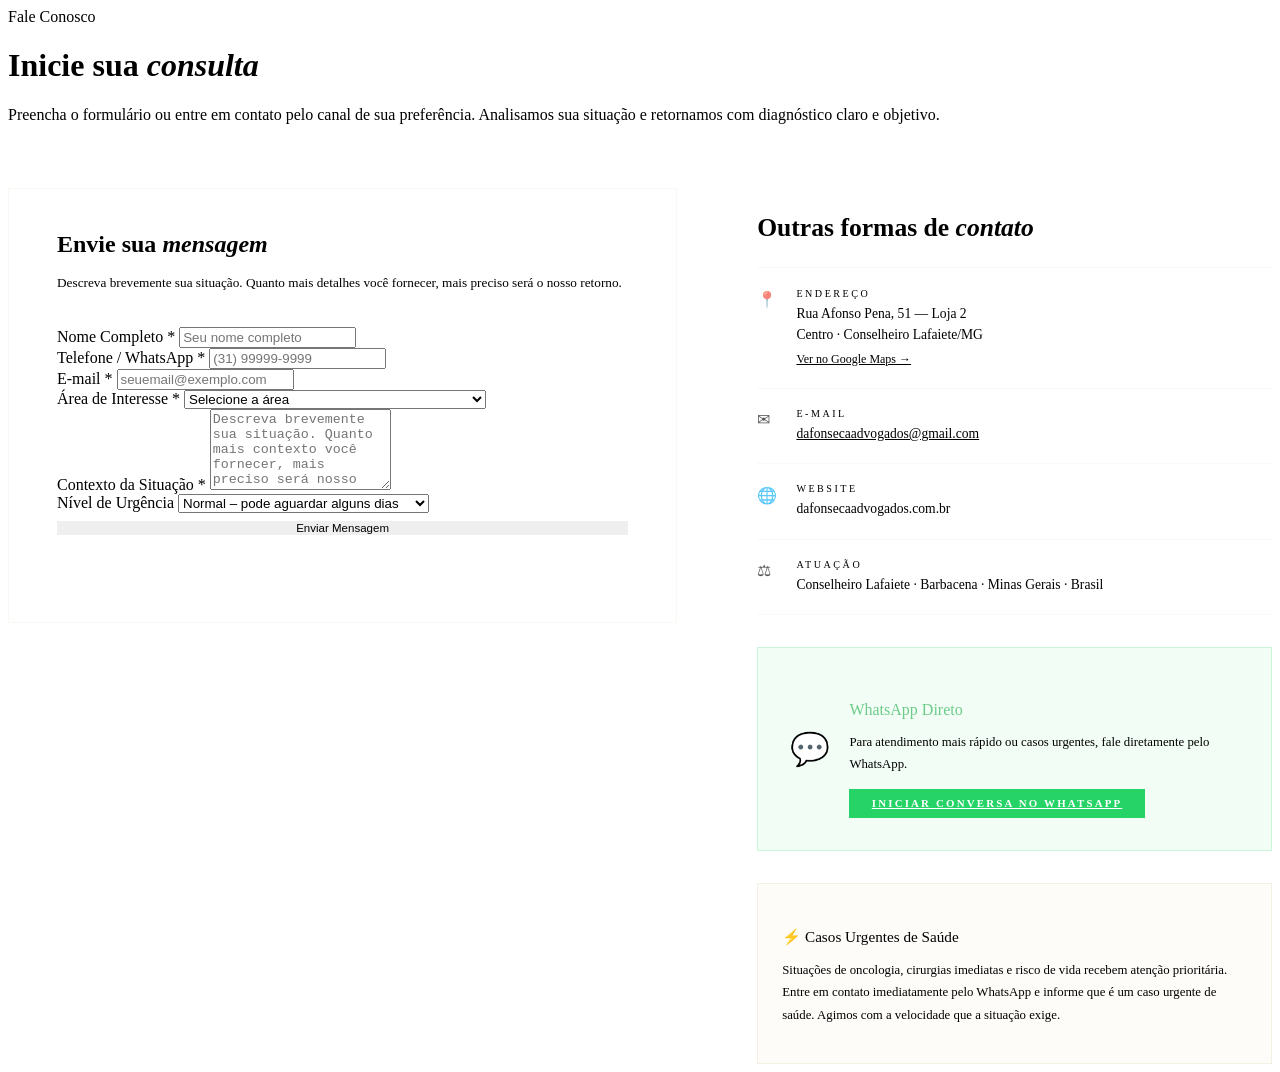
==== contato.html @ 6a55d545 "ARQUIVOS ENVIADOS ARQUIVOS COMPLETOS ENVIADOS." ====
<!DOCTYPE html>
<html lang="pt-BR">
<head>
  <meta charset="UTF-8">
  <meta name="viewport" content="width=device-width, initial-scale=1.0">
  <meta name="description" content="Entre em contato com Da Fonseca Advogados. Agende sua consulta jurídica em Conselheiro Lafaiete/MG.">
  <title>Contato · Da Fonseca Advogados</title>
  <link rel="stylesheet" href="css/style.css">
  <style>
    .contact-layout {
      display:grid; grid-template-columns:1.3fr 1fr;
      gap:5rem; align-items:start; margin-top:4rem;
    }
    .contact-form-block {
      background:var(--gray1); border:1px solid rgba(201,169,110,.08);
      padding:3rem;
    }
    .contact-form-block::before {
      content:''; display:block; height:2px; margin:-3rem -3rem 2.5rem;
      background:linear-gradient(90deg,transparent,var(--gold),transparent); opacity:.45;
    }
    .contact-form-block h3 {
      font-size:1.5rem; color:var(--white); margin-bottom:.5rem;
    }
    .contact-form-block > p {
      font-size:.83rem; color:var(--gray5); line-height:1.8; margin-bottom:2rem;
    }
    #form-status {
      font-size:.82rem; margin-top:1rem; min-height:1.4rem;
      letter-spacing:.05em; line-height:1.5;
    }
    .btn-submit {
      width:100%; border:none; cursor:pointer;
      margin-top:.5rem; font-size:.72rem;
    }

    .contact-info-block {}
    .contact-info-block h3 { font-size:1.6rem; margin-bottom:1.5rem; }
    .ci-item {
      display:flex; gap:1.2rem; align-items:flex-start;
      padding:1.2rem 0; border-bottom:1px solid rgba(201,169,110,.07);
    }
    .ci-item:first-of-type { border-top:1px solid rgba(201,169,110,.07); }
    .ci-icon { color:var(--gold); opacity:.65; font-size:1rem; margin-top:.15rem; min-width:20px; }
    .ci-content strong {
      display:block; font-size:.63rem; letter-spacing:.25em; text-transform:uppercase;
      color:var(--gray6); margin-bottom:.25rem; font-weight:400;
    }
    .ci-content span { font-size:.85rem; color:var(--gray5); line-height:1.55; }
    .ci-content a { color:var(--gold); }
    .ci-content a:hover { opacity:.75; }

    .wa-block {
      margin-top:2rem; background:rgba(37,211,102,.06);
      border:1px solid rgba(37,211,102,.2); padding:2rem;
      display:flex; gap:1.2rem; align-items:center;
    }
    .wa-block-icon { font-size:2rem; flex-shrink:0; }
    .wa-block h4 { font-size:1rem; color:#6dcc8a; margin-bottom:.4rem; font-weight:400; }
    .wa-block p  { font-size:.8rem; color:var(--gray5); line-height:1.7; margin-bottom:.8rem; }
    .wa-block a  {
      display:inline-block; background:#25D366; color:#fff;
      font-size:.68rem; letter-spacing:.2em; text-transform:uppercase;
      padding:.55rem 1.4rem; font-weight:600; transition:opacity .3s;
    }
    .wa-block a:hover { opacity:.85; }

    .urgency-notice {
      margin-top:2rem; background:rgba(201,169,110,.04);
      border:1px solid rgba(201,169,110,.15); padding:1.5rem;
    }
    .urgency-notice h4 { font-size:.95rem; color:var(--gold3); margin-bottom:.5rem; font-weight:400; }
    .urgency-notice p  { font-size:.8rem; color:var(--gray5); line-height:1.75; }

    @media(max-width:900px) {
      .contact-layout { grid-template-columns:1fr; }
    }
  </style>
</head>
<body>
<div id="nav-placeholder"></div>

<div class="page-hero">
  <div class="page-hero-line"></div>
  <div class="page-hero-content">
    <div class="section-label">Fale Conosco</div>
    <h1>Inicie sua <em>consulta</em></h1>
    <p>
      Preencha o formulário ou entre em contato pelo canal de sua preferência.
      Analisamos sua situação e retornamos com diagnóstico claro e objetivo.
    </p>
  </div>
</div>

<div class="divider"></div>

<section class="section" id="consulta">
  <div class="container">
    <div class="contact-layout">

      <!-- FORMULÁRIO -->
      <div class="contact-form-block reveal">
        <h3>Envie sua <em>mensagem</em></h3>
        <p>
          Descreva brevemente sua situação. Quanto mais detalhes você
          fornecer, mais preciso será o nosso retorno.
        </p>

        <!--
          INSTRUÇÃO FORMSPREE:
          1. Acesse https://formspree.io e crie uma conta gratuita
          2. Crie um novo formulário e copie seu ID (ex: xyzabcde)
          3. Substitua "SEU_ID_FORMSPREE" abaixo pelo ID obtido
          Ex: action="https://formspree.io/f/xyzabcde"
        -->
        <form id="contactForm" action="https://formspree.io/f/SEU_ID_FORMSPREE" method="POST">

          <!-- Campo oculto anti-spam -->
          <input type="text" name="_gotcha" style="display:none">
          <!-- Redireciona após envio (opcional se usar AJAX) -->
          <input type="hidden" name="_subject" value="Nova consulta – Da Fonseca Advogados">

          <div class="form-row">
            <div class="form-group">
              <label for="nome">Nome Completo *</label>
              <input type="text" id="nome" name="nome" placeholder="Seu nome completo" required>
            </div>
            <div class="form-group">
              <label for="telefone">Telefone / WhatsApp *</label>
              <input type="tel" id="telefone" name="telefone" placeholder="(31) 99999-9999" required>
            </div>
          </div>

          <div class="form-group">
            <label for="email">E-mail *</label>
            <input type="email" id="email" name="email" placeholder="seuemail@exemplo.com" required>
          </div>

          <div class="form-group">
            <label for="area">Área de Interesse *</label>
            <select id="area" name="area" required>
              <option value="">Selecione a área</option>
              <option value="Direito Regulatório Empresarial">Direito Regulatório Empresarial</option>
              <option value="Fraudes Documentais e Processuais">Fraudes Documentais e Processuais</option>
              <option value="Direito Médico e da Saúde">Direito Médico e da Saúde</option>
              <option value="Urgência – Oncologia">Urgência – Oncologia</option>
              <option value="Urgência – Cirurgia Imediata">Urgência – Cirurgia Imediata</option>
              <option value="Urgência – Risco de Vida">Urgência – Risco de Vida</option>
              <option value="Conselho Profissional (CRM/COFEN/CRP etc.)">Conselho Profissional (CRM/COFEN/CRP etc.)</option>
              <option value="Outra">Outra</option>
            </select>
          </div>

          <div class="form-group">
            <label for="contexto">Contexto da Situação *</label>
            <textarea id="contexto" name="contexto" rows="5"
              placeholder="Descreva brevemente sua situação. Quanto mais contexto você fornecer, mais preciso será nosso retorno."
              required></textarea>
          </div>

          <div class="form-group">
            <label for="urgencia">Nível de Urgência</label>
            <select id="urgencia" name="urgencia">
              <option value="Normal – pode aguardar alguns dias">Normal – pode aguardar alguns dias</option>
              <option value="Importante – resposta em 24h">Importante – resposta em 24h</option>
              <option value="Urgente – precisa de atenção imediata">Urgente – precisa de atenção imediata</option>
            </select>
          </div>

          <button type="submit" class="btn btn-gold btn-submit">Enviar Mensagem</button>
          <div id="form-status"></div>
        </form>
      </div>

      <!-- INFO LATERAL -->
      <div class="contact-info-block">
        <h3>Outras formas de <em>contato</em></h3>

        <div class="ci-item">
          <span class="ci-icon">📍</span>
          <div class="ci-content">
            <strong>Endereço</strong>
            <span>
              Rua Afonso Pena, 51 — Loja 2<br>
              Centro · Conselheiro Lafaiete/MG<br>
              <a href="https://maps.google.com/?q=Rua+Afonso+Pena+51+Conselheiro+Lafaiete+MG" target="_blank" style="font-size:.75rem;margin-top:.3rem;display:inline-block;">
                Ver no Google Maps →
              </a>
            </span>
          </div>
        </div>

        <div class="ci-item">
          <span class="ci-icon">✉</span>
          <div class="ci-content">
            <strong>E-mail</strong>
            <span>
              <a href="mailto:dafonsecaadvogados@gmail.com">dafonsecaadvogados@gmail.com</a>
            </span>
          </div>
        </div>

        <div class="ci-item">
          <span class="ci-icon">🌐</span>
          <div class="ci-content">
            <strong>Website</strong>
            <span>dafonsecaadvogados.com.br</span>
          </div>
        </div>

        <div class="ci-item">
          <span class="ci-icon">⚖</span>
          <div class="ci-content">
            <strong>Atuação</strong>
            <span>Conselheiro Lafaiete · Barbacena · Minas Gerais · Brasil</span>
          </div>
        </div>

        <!-- WHATSAPP -->
        <div class="wa-block reveal">
          <div class="wa-block-icon">💬</div>
          <div>
            <h4>WhatsApp Direto</h4>
            <p>
              Para atendimento mais rápido ou casos urgentes,
              fale diretamente pelo WhatsApp.
            </p>
            <a href="https://wa.me/5531999999999?text=Olá!%20Gostaria%20de%20uma%20consulta%20com%20Da%20Fonseca%20Advogados." target="_blank" rel="noopener">
              Iniciar Conversa no WhatsApp
            </a>
          </div>
        </div>

        <!-- URGÊNCIA -->
        <div class="urgency-notice reveal">
          <h4>⚡ Casos Urgentes de Saúde</h4>
          <p>
            Situações de oncologia, cirurgias imediatas e risco de vida
            recebem atenção prioritária. Entre em contato imediatamente
            pelo WhatsApp e informe que é um caso urgente de saúde.
            Agimos com a velocidade que a situação exige.
          </p>
        </div>
      </div>

    </div>
  </div>
</section>

<div id="footer-placeholder"></div>
<script src="js/components.js"></script>
<script src="js/main.js"></script>
</body>
</html>
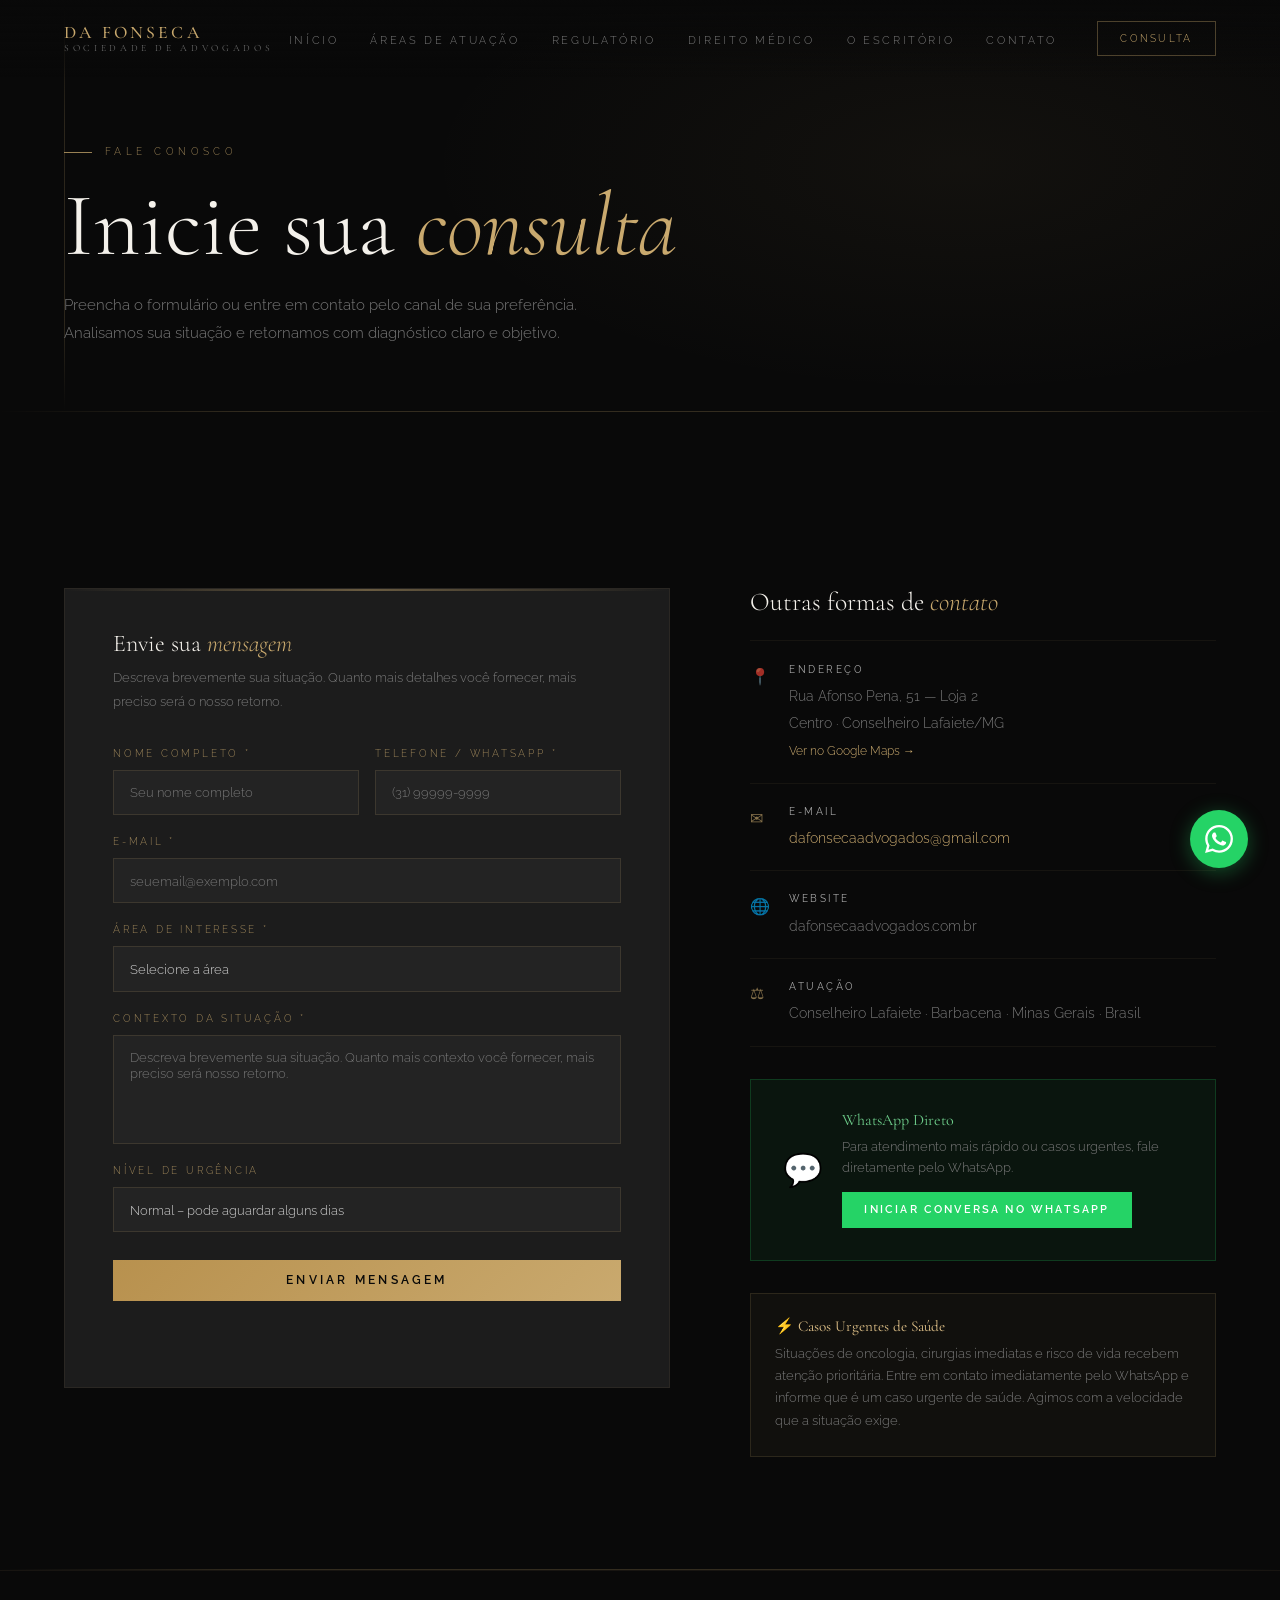
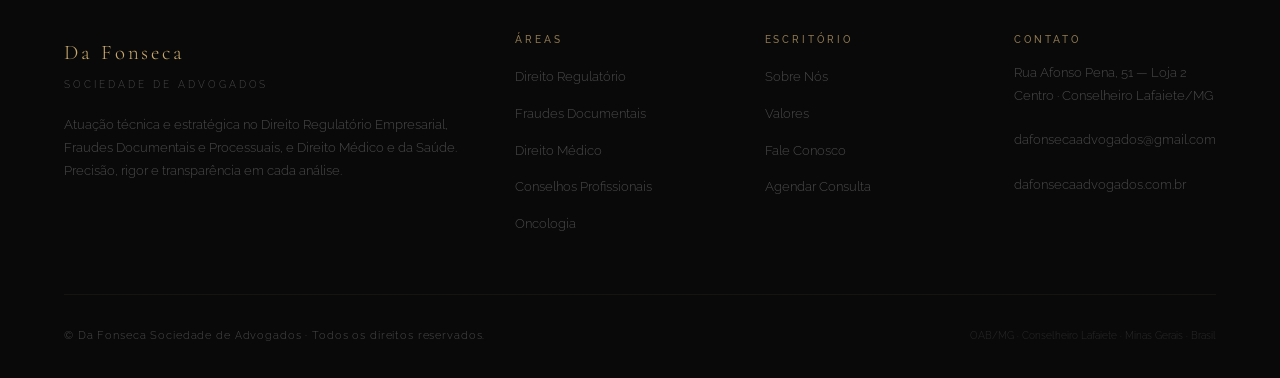
==== commit 29c72844: "Update contato.html whatsapp31980024180" ====
--- a/contato.html
+++ b/contato.html
@@ -225,7 +225,7 @@
               Para atendimento mais rápido ou casos urgentes,
               fale diretamente pelo WhatsApp.
             </p>
-            <a href="https://wa.me/5531999999999?text=Olá!%20Gostaria%20de%20uma%20consulta%20com%20Da%20Fonseca%20Advogados." target="_blank" rel="noopener">
+            <a href="https://wa.me/5531980024180?text=Olá!%20Gostaria%20de%20uma%20consulta%20com%20Da%20Fonseca%20Advogados." target="_blank" rel="noopener">
               Iniciar Conversa no WhatsApp
             </a>
           </div>
--- a/css/style.css
+++ b/css/style.css
@@ -0,0 +1,345 @@
+/* ============================================================
+   DA FONSECA – SOCIEDADE DE ADVOGADOS
+   style.css – Design System Global
+   ============================================================ */
+
+@import url('https://fonts.googleapis.com/css2?family=Cormorant+Garamond:ital,wght@0,300;0,400;0,500;0,600;1,300;1,400;1,500&family=Raleway:wght@300;400;500;600;700&display=swap');
+
+/* ── RESET & ROOT ── */
+*, *::before, *::after { margin:0; padding:0; box-sizing:border-box; }
+
+:root {
+  --black:    #090909;
+  --black2:   #0f0f0f;
+  --charcoal: #151515;
+  --velvet:   #121212;
+  --gray1:    #1c1c1c;
+  --gray2:    #242424;
+  --gray3:    #303030;
+  --gray4:    #4a4a4a;
+  --gray5:    #787878;
+  --gray6:    #a8a8a8;
+  --gray7:    #cecece;
+  --gold:     #c9a96e;
+  --gold2:    #b8914e;
+  --gold3:    #dfc088;
+  --gold4:    #f0dca8;
+  --white:    #f4f1eb;
+  --cream:    #ece7dc;
+  --whatsapp: #25D366;
+}
+
+html { scroll-behavior:smooth; font-size:16px; }
+
+body {
+  background: var(--black);
+  color: var(--gray6);
+  font-family: 'Raleway', sans-serif;
+  font-weight: 300;
+  line-height: 1.7;
+  overflow-x: hidden;
+}
+
+/* SCROLLBAR */
+::-webkit-scrollbar { width:4px; }
+::-webkit-scrollbar-track { background: var(--black2); }
+::-webkit-scrollbar-thumb { background: var(--gold2); border-radius:2px; }
+
+/* SELECTION */
+::selection { background: rgba(201,169,110,.2); color: var(--gold4); }
+
+/* ── TYPOGRAPHY ── */
+h1,h2,h3,h4,h5 {
+  font-family: 'Cormorant Garamond', serif;
+  font-weight: 300;
+  line-height: 1.1;
+  color: var(--white);
+}
+h1 { font-size: clamp(2.8rem,7vw,6rem); }
+h2 { font-size: clamp(2rem,4vw,3.6rem); }
+h3 { font-size: clamp(1.3rem,2.5vw,1.8rem); }
+h4 { font-size: 1.2rem; }
+em { font-style:italic; color: var(--gold); }
+p  { line-height:1.85; }
+a  { color:inherit; text-decoration:none; transition:color .25s; }
+
+/* ── LAYOUT ── */
+.container { max-width:1320px; margin:0 auto; padding:0 5vw; }
+.section    { padding:7rem 0; position:relative; z-index:1; }
+.section--dark    { background: var(--black2); }
+.section--velvet  { background: var(--velvet); }
+.section--charcoal{ background: var(--charcoal); }
+
+/* ── GOLD DIVIDER ── */
+.divider {
+  width:100%; height:1px;
+  background: linear-gradient(90deg,transparent,rgba(201,169,110,.22) 20%,rgba(201,169,110,.22) 80%,transparent);
+}
+
+/* ── SECTION HEADER ── */
+.section-label {
+  display:flex; align-items:center; gap:.8rem;
+  font-size:.62rem; letter-spacing:.45em; text-transform:uppercase;
+  color:var(--gold); opacity:.75; margin-bottom:1rem;
+}
+.section-label::before {
+  content:''; display:block; width:28px; height:1px;
+  background:var(--gold);
+}
+.section-title { margin-bottom:1.2rem; }
+.section-desc  { max-width:560px; font-size:.9rem; color:var(--gray5); line-height:1.9; }
+
+/* ── BUTTONS ── */
+.btn {
+  display:inline-block; font-family:'Raleway',sans-serif;
+  font-size:.7rem; letter-spacing:.28em; text-transform:uppercase;
+  padding:.85rem 2.2rem; transition:all .3s; cursor:pointer; border:none;
+}
+.btn-gold {
+  background: linear-gradient(135deg,var(--gold2),var(--gold));
+  color: var(--black); font-weight:600;
+}
+.btn-gold:hover { opacity:.82; transform:translateY(-1px); }
+
+.btn-outline {
+  border:1px solid rgba(201,169,110,.35);
+  color:var(--gold); background:transparent;
+}
+.btn-outline:hover { background:rgba(201,169,110,.07); border-color:var(--gold); }
+
+.btn-ghost {
+  color:var(--gray5); display:inline-flex; align-items:center; gap:.6rem;
+  font-size:.68rem; letter-spacing:.25em; text-transform:uppercase;
+}
+.btn-ghost::after { content:'→'; color:var(--gold); transition:transform .3s; }
+.btn-ghost:hover  { color:var(--gold); }
+.btn-ghost:hover::after { transform:translateX(5px); }
+
+/* ── WHATSAPP FLOAT ── */
+.wa-float {
+  position:fixed; bottom:2rem; right:2rem; z-index:999;
+  width:58px; height:58px; border-radius:50%;
+  background:var(--whatsapp);
+  display:flex; align-items:center; justify-content:center;
+  box-shadow:0 4px 20px rgba(37,211,102,.35);
+  transition:transform .3s, box-shadow .3s;
+  animation: waPulse 2.5s infinite;
+}
+.wa-float:hover { transform:scale(1.08); box-shadow:0 6px 28px rgba(37,211,102,.5); }
+.wa-float svg   { width:28px; height:28px; fill:#fff; }
+.wa-tooltip {
+  position:absolute; right:68px; white-space:nowrap;
+  background:var(--gray1); color:var(--gray7);
+  font-size:.68rem; letter-spacing:.12em; padding:.45rem .9rem;
+  border:1px solid rgba(201,169,110,.15); opacity:0;
+  transition:opacity .3s; pointer-events:none;
+}
+.wa-float:hover .wa-tooltip { opacity:1; }
+@keyframes waPulse {
+  0%,100% { box-shadow:0 4px 20px rgba(37,211,102,.35); }
+  50%      { box-shadow:0 4px 28px rgba(37,211,102,.6); }
+}
+
+/* ── NAVIGATION ── */
+#nav {
+  position:fixed; top:0; left:0; right:0; z-index:200;
+  padding:1.3rem 5vw;
+  display:flex; align-items:center; justify-content:space-between;
+  transition:background .4s, padding .4s;
+  background:linear-gradient(180deg,rgba(9,9,9,.98),transparent);
+}
+#nav.scrolled {
+  background:rgba(9,9,9,.97);
+  border-bottom:1px solid rgba(201,169,110,.1);
+  padding:1rem 5vw;
+}
+.nav-logo {
+  font-family:'Cormorant Garamond',serif;
+  font-size:1.1rem; font-weight:500;
+  letter-spacing:.18em; color:var(--gold);
+  text-transform:uppercase; line-height:1;
+}
+.nav-logo span {
+  display:block; color:var(--gray5);
+  font-size:.6rem; letter-spacing:.38em;
+  font-weight:300; margin-top:3px;
+}
+.nav-menu { display:flex; align-items:center; gap:2.5rem; }
+.nav-links { display:flex; gap:2rem; list-style:none; }
+.nav-links a {
+  font-size:.66rem; letter-spacing:.25em; text-transform:uppercase;
+  color:var(--gray5); position:relative; padding-bottom:2px;
+}
+.nav-links a::after {
+  content:''; position:absolute; bottom:0; left:0; right:0;
+  height:1px; background:var(--gold); transform:scaleX(0);
+  transition:transform .3s; transform-origin:left;
+}
+.nav-links a:hover, .nav-links a.active { color:var(--gold); }
+.nav-links a:hover::after, .nav-links a.active::after { transform:scaleX(1); }
+.nav-cta {
+  border:1px solid rgba(201,169,110,.35); color:var(--gold);
+  padding:.5rem 1.4rem; font-size:.65rem; letter-spacing:.22em;
+  text-transform:uppercase; transition:all .3s;
+}
+.nav-cta:hover { background:rgba(201,169,110,.08); }
+
+/* Hamburger */
+.nav-hamburger {
+  display:none; flex-direction:column; gap:5px; cursor:pointer;
+  background:none; border:none; padding:.3rem;
+}
+.nav-hamburger span {
+  display:block; width:24px; height:1px;
+  background:var(--gray6); transition:all .3s;
+}
+.nav-hamburger.open span:nth-child(1) { transform:rotate(45deg) translate(4px,4px); }
+.nav-hamburger.open span:nth-child(2) { opacity:0; }
+.nav-hamburger.open span:nth-child(3) { transform:rotate(-45deg) translate(4px,-4px); }
+
+/* Mobile nav */
+.nav-drawer {
+  display:none; position:fixed;
+  top:0; left:0; right:0; bottom:0; z-index:190;
+  background:rgba(9,9,9,.98);
+  flex-direction:column; align-items:center; justify-content:center;
+  gap:2rem;
+}
+.nav-drawer.open { display:flex; }
+.nav-drawer a {
+  font-family:'Cormorant Garamond',serif;
+  font-size:2rem; font-weight:300; color:var(--gray7);
+  letter-spacing:.08em;
+}
+.nav-drawer a:hover { color:var(--gold); }
+
+/* ── FOOTER ── */
+footer {
+  background:var(--black);
+  border-top:1px solid rgba(201,169,110,.08);
+  padding:4rem 5vw 2rem;
+}
+.footer-grid {
+  max-width:1320px; margin:0 auto;
+  display:grid; grid-template-columns:2fr 1fr 1fr 1fr;
+  gap:3rem; padding-bottom:3rem;
+  border-bottom:1px solid rgba(201,169,110,.07);
+}
+.footer-brand-name {
+  font-family:'Cormorant Garamond',serif;
+  font-size:1.3rem; color:var(--gold); letter-spacing:.14em; margin-bottom:.4rem;
+}
+.footer-brand-tag {
+  font-size:.62rem; color:var(--gray4); letter-spacing:.3em;
+  text-transform:uppercase; margin-bottom:1.2rem;
+}
+.footer-brand-desc { font-size:.8rem; color:var(--gray4); line-height:1.8; }
+.footer-col h5 {
+  font-family:'Raleway',sans-serif; font-size:.62rem;
+  letter-spacing:.3em; text-transform:uppercase;
+  color:var(--gold); opacity:.7; margin-bottom:1rem; font-weight:500;
+}
+.footer-col ul { list-style:none; }
+.footer-col ul li { margin-bottom:.6rem; }
+.footer-col ul li a { font-size:.8rem; color:var(--gray4); transition:color .25s; }
+.footer-col ul li a:hover { color:var(--gold); }
+.footer-col p { font-size:.8rem; color:var(--gray4); line-height:1.75; }
+.footer-bottom {
+  max-width:1320px; margin:2rem auto 0;
+  display:flex; justify-content:space-between; align-items:center;
+  flex-wrap:wrap; gap:1rem;
+}
+.footer-copy { font-size:.68rem; color:var(--gray4); letter-spacing:.08em; }
+.footer-oab  { font-size:.65rem; color:var(--gray4); opacity:.5; }
+
+/* ── PAGE HERO (subpáginas) ── */
+.page-hero {
+  min-height:45vh; display:flex; align-items:flex-end;
+  padding:9rem 5vw 4rem; position:relative; overflow:hidden;
+  background:var(--black);
+}
+.page-hero::before {
+  content:''; position:absolute; inset:0;
+  background:radial-gradient(ellipse 60% 80% at 75% 40%,rgba(201,169,110,.05),transparent 70%);
+}
+.page-hero-line {
+  position:absolute; left:5vw; top:0; bottom:0; width:1px;
+  background:linear-gradient(180deg,transparent,rgba(201,169,110,.18) 30%,rgba(201,169,110,.18) 80%,transparent);
+}
+.page-hero-content { position:relative; z-index:1; max-width:780px; }
+.page-hero-content .section-label { margin-bottom:1rem; }
+.page-hero-content h1 { margin-bottom:1rem; }
+.page-hero-content p  { font-size:.92rem; color:var(--gray5); max-width:540px; line-height:1.9; }
+
+/* ── CARDS ── */
+.card {
+  background:var(--gray1); border:1px solid rgba(201,169,110,.07);
+  padding:2rem 1.8rem; position:relative; overflow:hidden;
+  transition:background .3s, border-color .3s;
+}
+.card::after {
+  content:''; position:absolute; bottom:0; left:0; right:0;
+  height:2px;
+  background:linear-gradient(90deg,transparent,var(--gold),transparent);
+  opacity:0; transition:opacity .4s;
+}
+.card:hover { background:var(--gray2); border-color:rgba(201,169,110,.15); }
+.card:hover::after { opacity:1; }
+.card-icon { font-size:1.5rem; color:var(--gold); opacity:.7; margin-bottom:1rem; display:block; }
+.card h3   { font-size:1.25rem; margin-bottom:.7rem; color:var(--cream); }
+.card p    { font-size:.82rem; color:var(--gray5); line-height:1.75; }
+.card-tags { margin-top:1.2rem; display:flex; flex-wrap:wrap; gap:.4rem; }
+.tag {
+  font-size:.58rem; letter-spacing:.18em; text-transform:uppercase;
+  border:1px solid rgba(201,169,110,.2); color:var(--gold);
+  padding:.22rem .65rem; opacity:.7;
+}
+
+/* ── FORM ── */
+.form-group { display:flex; flex-direction:column; gap:.45rem; margin-bottom:1.2rem; }
+.form-group label {
+  font-size:.62rem; letter-spacing:.28em; text-transform:uppercase;
+  color:var(--gold); opacity:.75;
+}
+.form-group input,
+.form-group textarea,
+.form-group select {
+  background:rgba(255,255,255,.03);
+  border:1px solid rgba(201,169,110,.15);
+  color:var(--gray7); padding:.85rem 1rem;
+  font-family:'Raleway',sans-serif; font-size:.84rem; font-weight:300;
+  outline:none; transition:border-color .3s; resize:none;
+  -webkit-appearance:none;
+}
+.form-group input:focus,
+.form-group textarea:focus,
+.form-group select:focus { border-color:rgba(201,169,110,.45); }
+.form-group select option { background:var(--charcoal); }
+.form-row { display:grid; grid-template-columns:1fr 1fr; gap:1rem; }
+
+/* ── ANIMATIONS ── */
+@keyframes fadeUp {
+  from { opacity:0; transform:translateY(22px); }
+  to   { opacity:1; transform:translateY(0); }
+}
+.fade-up { animation:fadeUp .75s ease both; }
+.d1 { animation-delay:.1s; }
+.d2 { animation-delay:.22s; }
+.d3 { animation-delay:.35s; }
+.d4 { animation-delay:.48s; }
+
+/* ── RESPONSIVE ── */
+@media(max-width:1024px) {
+  .footer-grid { grid-template-columns:1fr 1fr; }
+}
+@media(max-width:768px) {
+  .nav-menu  { display:none; }
+  .nav-hamburger { display:flex; }
+  .form-row  { grid-template-columns:1fr; }
+  .footer-grid { grid-template-columns:1fr; gap:2rem; }
+}
+@media(max-width:480px) {
+  .section { padding:5rem 0; }
+  h1 { font-size:2.6rem; }
+  h2 { font-size:2rem; }
+}
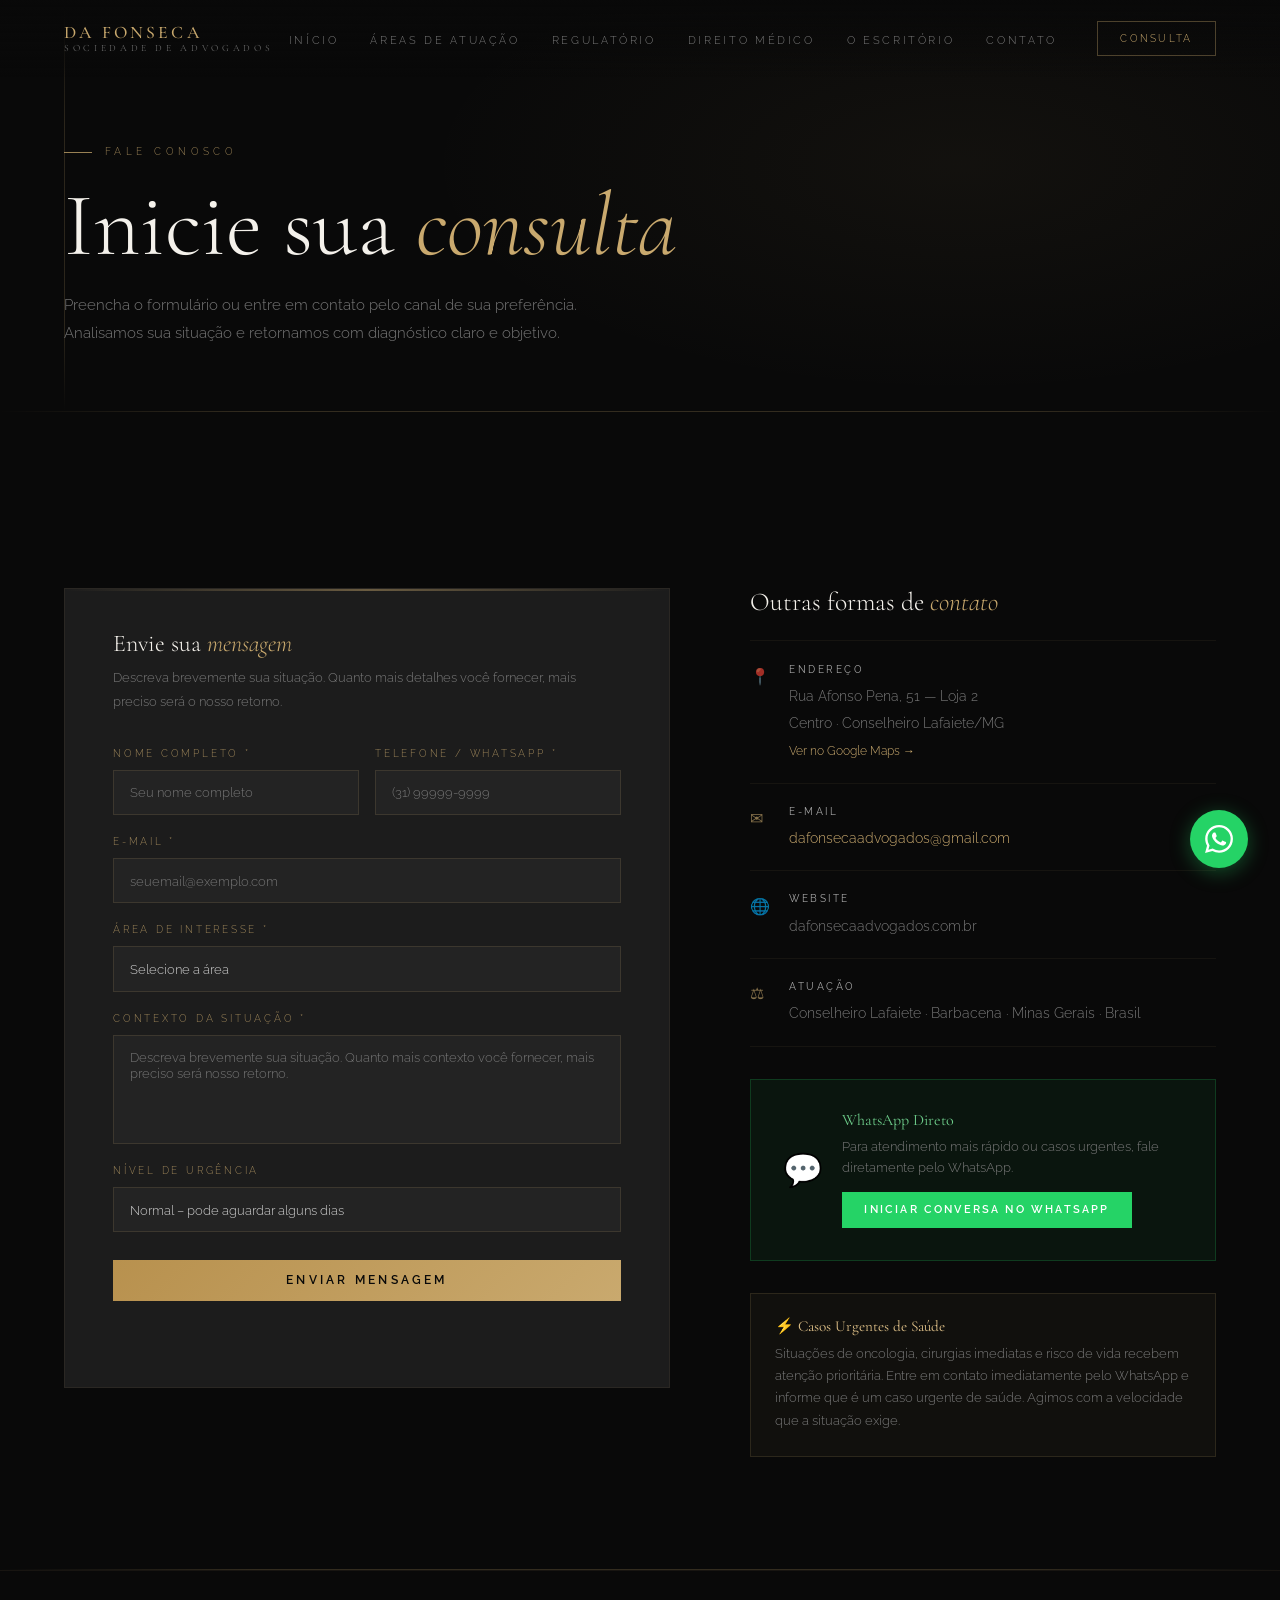
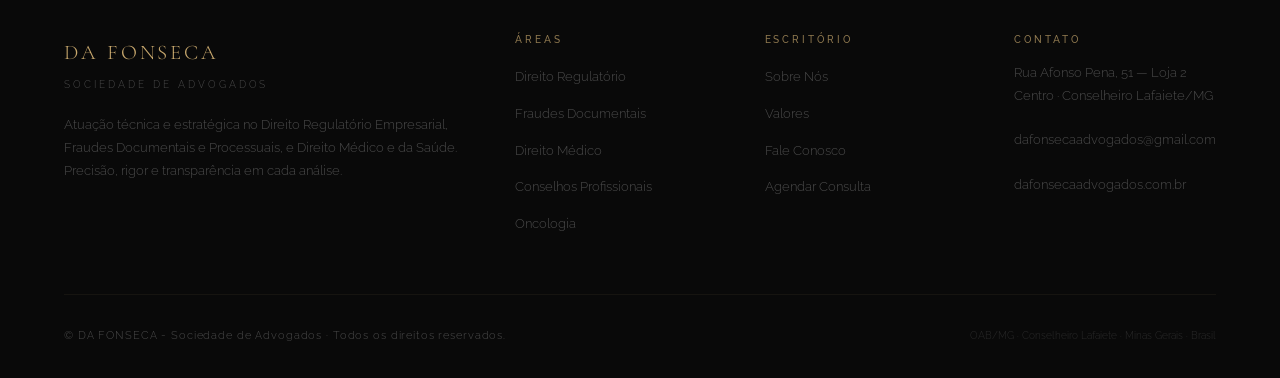
==== commit bf7ec7c2: "Novos Novos" ====
--- a/contato.html
+++ b/contato.html
@@ -3,8 +3,8 @@
 <head>
   <meta charset="UTF-8">
   <meta name="viewport" content="width=device-width, initial-scale=1.0">
-  <meta name="description" content="Entre em contato com Da Fonseca Advogados. Agende sua consulta jurídica em Conselheiro Lafaiete/MG.">
-  <title>Contato · Da Fonseca Advogados</title>
+  <meta name="description" content="Entre em contato com DA FONSECA - Sociedade de Advogados. Agende sua consulta jurídica em Conselheiro Lafaiete/MG.">
+  <title>Contato · DA FONSECA - Sociedade de Advogados</title>
   <link rel="stylesheet" href="css/style.css">
   <style>
     .contact-layout {
@@ -118,7 +118,7 @@
           <!-- Campo oculto anti-spam -->
           <input type="text" name="_gotcha" style="display:none">
           <!-- Redireciona após envio (opcional se usar AJAX) -->
-          <input type="hidden" name="_subject" value="Nova consulta – Da Fonseca Advogados">
+          <input type="hidden" name="_subject" value="Nova consulta – DA FONSECA - Sociedade de Advogados">
 
           <div class="form-row">
             <div class="form-group">
